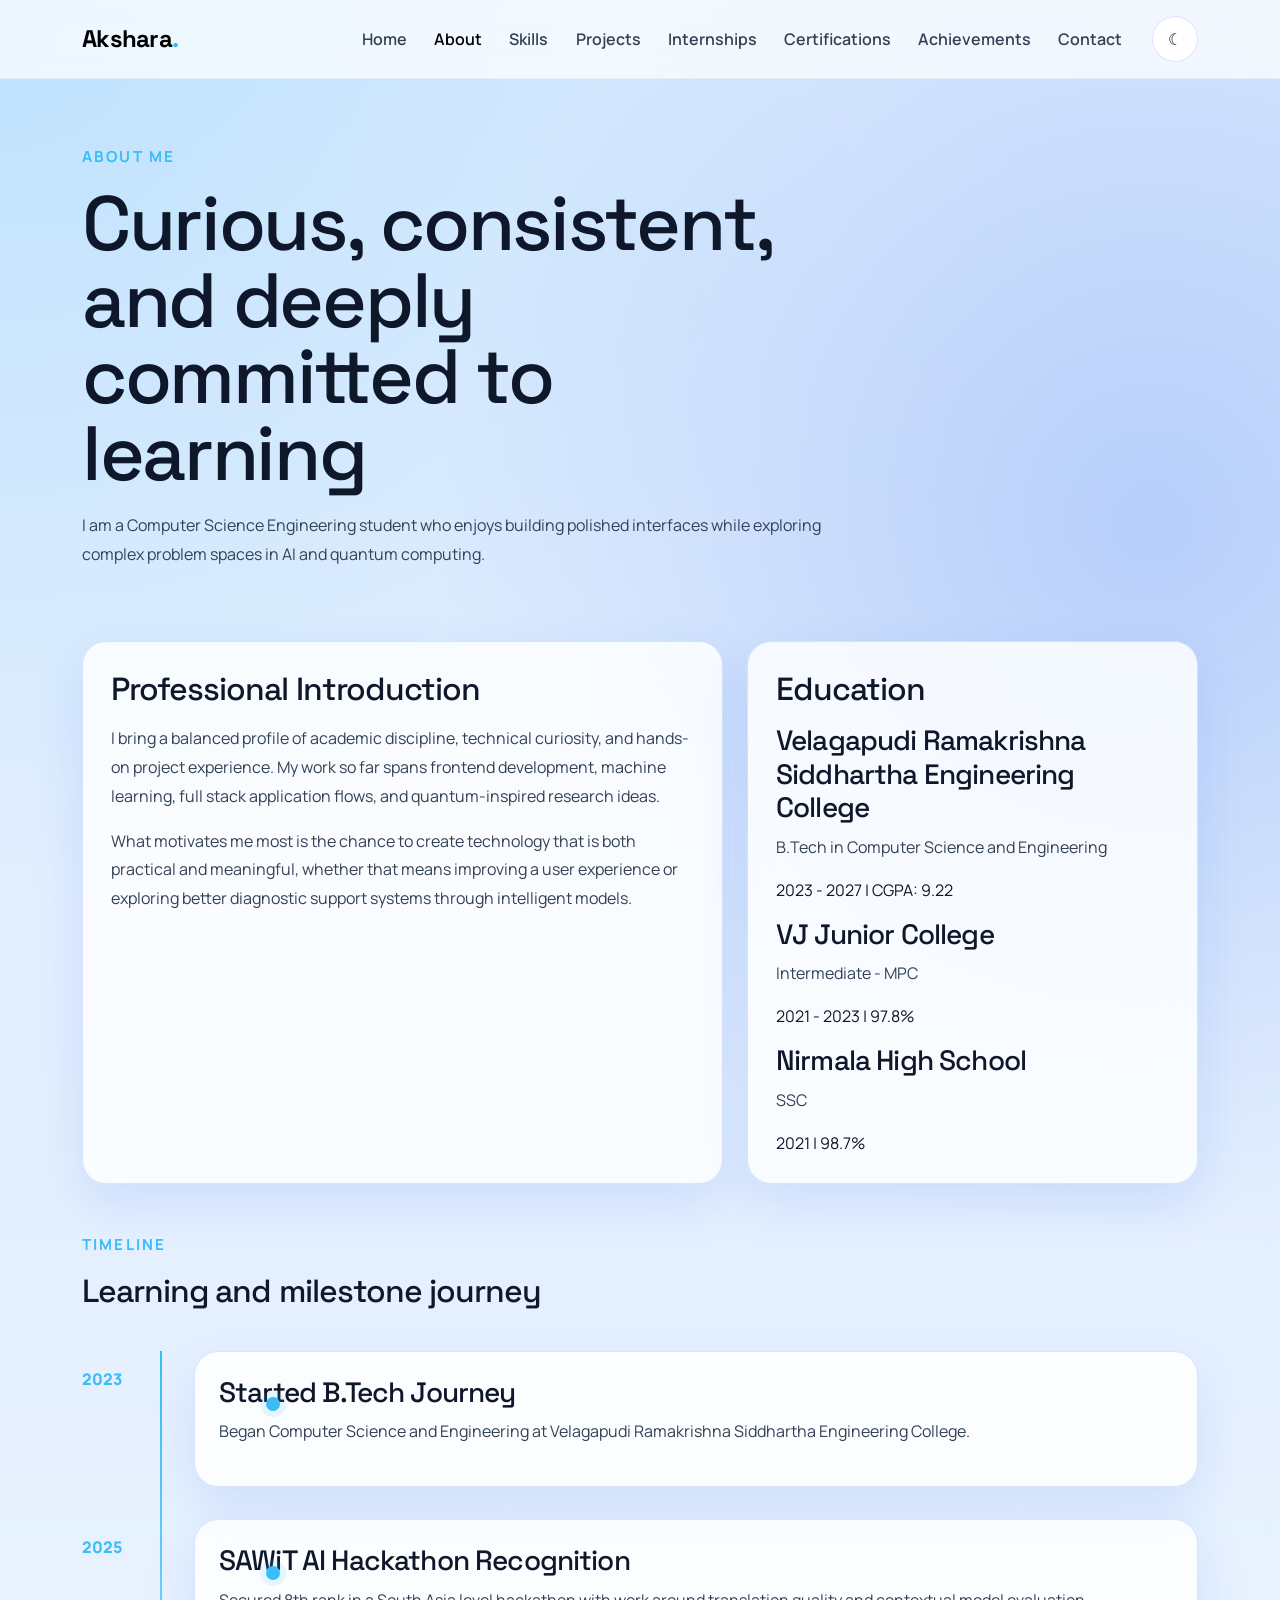
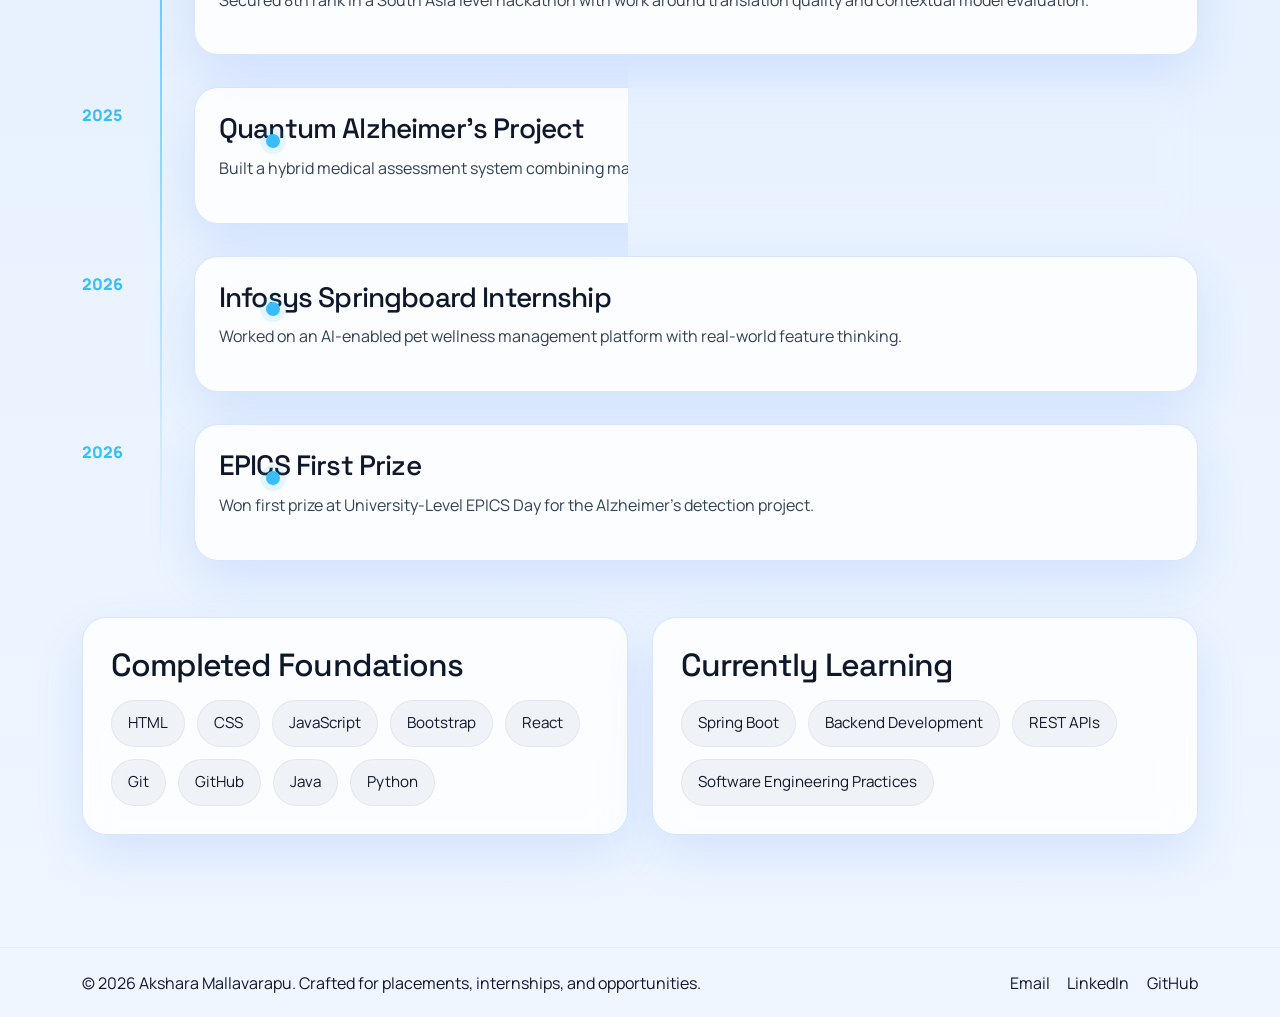
==== about.html @ 92754bf0 "commit" ====
<!DOCTYPE html>
<html lang="en">
<head>
  <meta charset="UTF-8">
  <meta name="viewport" content="width=device-width, initial-scale=1.0">
  <title>About | Akshara Mallavarapu</title>
  <meta name="description" content="About Akshara Mallavarapu, a Computer Science Engineering student with interests in frontend development, AI, and quantum computing.">
  <link rel="preconnect" href="https://fonts.googleapis.com">
  <link rel="preconnect" href="https://fonts.gstatic.com" crossorigin>
  <link href="https://fonts.googleapis.com/css2?family=Manrope:wght@400;500;600;700;800&family=Space+Grotesk:wght@500;700&display=swap" rel="stylesheet">
  <link href="https://cdn.jsdelivr.net/npm/bootstrap@5.3.3/dist/css/bootstrap.min.css" rel="stylesheet">
  <link rel="stylesheet" href="css/style.css">
</head>
<body data-page="about">
  <div class="page-loader" id="pageLoader"><div class="loader-orb"></div></div>
  <button class="back-to-top" id="backToTop" type="button" aria-label="Back to top"><span>&uarr;</span></button>
  <nav class="navbar navbar-expand-lg fixed-top custom-navbar">
    <div class="container">
      <a class="navbar-brand" href="index.html">Akshara<span>.</span></a>
      <button class="navbar-toggler" type="button" data-bs-toggle="collapse" data-bs-target="#mainNav" aria-controls="mainNav" aria-expanded="false" aria-label="Toggle navigation"><span class="navbar-toggler-icon"></span></button>
      <div class="collapse navbar-collapse" id="mainNav">
        <ul class="navbar-nav ms-auto align-items-lg-center">
          <li class="nav-item"><a class="nav-link" data-nav="home" href="index.html">Home</a></li>
          <li class="nav-item"><a class="nav-link" data-nav="about" href="about.html">About</a></li>
          <li class="nav-item"><a class="nav-link" data-nav="skills" href="skills.html">Skills</a></li>
          <li class="nav-item"><a class="nav-link" data-nav="projects" href="projects.html">Projects</a></li>
          <li class="nav-item"><a class="nav-link" data-nav="internships" href="internships.html">Internships</a></li>
          <li class="nav-item"><a class="nav-link" data-nav="certifications" href="certifications.html">Certifications</a></li>
          <li class="nav-item"><a class="nav-link" data-nav="achievements" href="achievements.html">Achievements</a></li>
          <li class="nav-item"><a class="nav-link" data-nav="contact" href="contact.html">Contact</a></li>
          <li class="nav-item ms-lg-3 mt-3 mt-lg-0"><button class="theme-toggle" id="themeToggle" type="button" aria-label="Toggle color theme"><span class="theme-icon">☀</span></button></li>
        </ul>
      </div>
    </div>
  </nav>

  <main>
    <section class="page-hero section-pad">
      <div class="container">
        <div class="section-heading reveal">
          <span class="eyebrow">About Me</span>
          <h1>Curious, consistent, and deeply committed to learning</h1>
          <p>
            I am a Computer Science Engineering student who enjoys building polished interfaces while exploring complex problem spaces in AI and quantum computing.
          </p>
        </div>
      </div>
    </section>

    <section class="section-pad section-shell pt-0">
      <div class="container">
        <div class="row g-4">
          <div class="col-lg-7">
            <div class="glass-card content-card reveal">
              <h2>Professional Introduction</h2>
              <p>
                I bring a balanced profile of academic discipline, technical curiosity, and hands-on project experience. My work so far spans frontend development, machine learning, full stack application flows, and quantum-inspired research ideas.
              </p>
              <p>
                What motivates me most is the chance to create technology that is both practical and meaningful, whether that means improving a user experience or exploring better diagnostic support systems through intelligent models.
              </p>
            </div>
          </div>
          <div class="col-lg-5">
            <div class="glass-card content-card reveal">
              <h2>Education</h2>
              <div class="education-item">
                <h3>Velagapudi Ramakrishna Siddhartha Engineering College</h3>
                <p>B.Tech in Computer Science and Engineering</p>
                <span>2023 - 2027 | CGPA: 9.22</span>
              </div>
              <div class="education-item">
                <h3>VJ Junior College</h3>
                <p>Intermediate - MPC</p>
                <span>2021 - 2023 | 97.8%</span>
              </div>
              <div class="education-item">
                <h3>Nirmala High School</h3>
                <p>SSC</p>
                <span>2021 | 98.7%</span>
              </div>
            </div>
          </div>
        </div>

        <div class="section-heading reveal mt-5">
          <span class="eyebrow">Timeline</span>
          <h2>Learning and milestone journey</h2>
        </div>
        <div class="timeline">
          <div class="timeline-item reveal">
            <span class="timeline-year">2023</span>
            <div class="glass-card timeline-card">
              <h3>Started B.Tech Journey</h3>
              <p>Began Computer Science and Engineering at Velagapudi Ramakrishna Siddhartha Engineering College.</p>
            </div>
          </div>
          <div class="timeline-item reveal">
            <span class="timeline-year">2025</span>
            <div class="glass-card timeline-card">
              <h3>SAWiT AI Hackathon Recognition</h3>
              <p>Secured 8th rank in a South Asia level hackathon with work around translation quality and contextual model evaluation.</p>
            </div>
          </div>
          <div class="timeline-item reveal">
            <span class="timeline-year">2025</span>
            <div class="glass-card timeline-card">
              <h3>Quantum Alzheimer's Project</h3>
              <p>Built a hybrid medical assessment system combining machine learning and quantum classification concepts.</p>
            </div>
          </div>
          <div class="timeline-item reveal">
            <span class="timeline-year">2026</span>
            <div class="glass-card timeline-card">
              <h3>Infosys Springboard Internship</h3>
              <p>Worked on an AI-enabled pet wellness management platform with real-world feature thinking.</p>
            </div>
          </div>
          <div class="timeline-item reveal">
            <span class="timeline-year">2026</span>
            <div class="glass-card timeline-card">
              <h3>EPICS First Prize</h3>
              <p>Won first prize at University-Level EPICS Day for the Alzheimer's detection project.</p>
            </div>
          </div>
        </div>

        <div class="row g-4 mt-4">
          <div class="col-lg-6">
            <div class="glass-card content-card reveal">
              <h2>Completed Foundations</h2>
              <div class="badge-cloud">
                <span>HTML</span>
                <span>CSS</span>
                <span>JavaScript</span>
                <span>Bootstrap</span>
                <span>React</span>
                <span>Git</span>
                <span>GitHub</span>
                <span>Java</span>
                <span>Python</span>
              </div>
            </div>
          </div>
          <div class="col-lg-6">
            <div class="glass-card content-card reveal">
              <h2>Currently Learning</h2>
              <div class="badge-cloud">
                <span>Spring Boot</span>
                <span>Backend Development</span>
                <span>REST APIs</span>
                <span>Software Engineering Practices</span>
              </div>
            </div>
          </div>
        </div>
      </div>
    </section>
  </main>

  <footer class="site-footer">
    <div class="container d-flex flex-column flex-md-row justify-content-between align-items-center gap-3">
      <p class="mb-0">© 2026 Akshara Mallavarapu. Crafted for placements, internships, and opportunities.</p>
      <div class="footer-links">
        <a href="mailto:m.akshara0806@gmail.com">Email</a>
        <a href="https://www.linkedin.com/in/akshara-mallavarapu-a35a412a4" target="_blank" rel="noreferrer">LinkedIn</a>
        <a href="https://github.com/akshara826" target="_blank" rel="noreferrer">GitHub</a>
      </div>
    </div>
  </footer>

  <script src="https://cdn.jsdelivr.net/npm/bootstrap@5.3.3/dist/js/bootstrap.bundle.min.js"></script>
  <script src="js/script.js"></script>
</body>
</html>
---- css/style.css ----
:root {
  --bg: #0f172a;
  --bg-soft: #111c34;
  --surface: rgba(15, 23, 42, 0.58);
  --surface-strong: rgba(15, 23, 42, 0.82);
  --card-border: rgba(148, 163, 184, 0.18);
  --text: #f8fafc;
  --muted: #cbd5e1;
  --primary: #2563eb;
  --secondary: #1e293b;
  --accent: #38bdf8;
  --shadow: 0 22px 60px rgba(15, 23, 42, 0.35);
  --radius: 24px;
}

body.light-theme {
  --bg: #eff6ff;
  --bg-soft: #dbeafe;
  --surface: rgba(255, 255, 255, 0.82);
  --surface-strong: rgba(255, 255, 255, 0.95);
  --card-border: rgba(37, 99, 235, 0.16);
  --text: #0f172a;
  --muted: #334155;
  --shadow: 0 20px 50px rgba(37, 99, 235, 0.12);
}

* {
  box-sizing: border-box;
}

html {
  scroll-behavior: smooth;
}

body {
  margin: 0;
  color: var(--text);
  background:
    radial-gradient(circle at top left, rgba(56, 189, 248, 0.18), transparent 30%),
    radial-gradient(circle at 90% 20%, rgba(37, 99, 235, 0.22), transparent 30%),
    linear-gradient(180deg, var(--bg-soft), var(--bg));
  font-family: "Manrope", sans-serif;
  min-height: 100vh;
  overflow-x: hidden;
}

h1, h2, h3, h4, .navbar-brand {
  font-family: "Space Grotesk", sans-serif;
  letter-spacing: -0.03em;
}

a {
  color: inherit;
  text-decoration: none;
}

ul {
  padding-left: 1.1rem;
  margin-bottom: 0;
}

.section-pad {
  padding: 7.5rem 0 5rem;
}

.section-shell {
  position: relative;
}

.glass-card {
  background: var(--surface);
  border: 1px solid var(--card-border);
  backdrop-filter: blur(16px);
  -webkit-backdrop-filter: blur(16px);
  border-radius: var(--radius);
  box-shadow: var(--shadow);
}

.custom-navbar {
  background: rgba(15, 23, 42, 0.7);
  border-bottom: 1px solid rgba(148, 163, 184, 0.12);
  backdrop-filter: blur(18px);
  -webkit-backdrop-filter: blur(18px);
}

body.light-theme .custom-navbar {
  background: rgba(255, 255, 255, 0.72);
}

.navbar {
  padding: 1rem 0;
}

.navbar-brand {
  font-size: 1.5rem;
  font-weight: 700;
}

.navbar-brand span,
.nav-link.active,
.nav-link:hover,
.eyebrow,
.project-tag {
  color: var(--accent);
}

.nav-link {
  color: var(--muted);
  font-weight: 600;
  margin-left: 0.35rem;
  margin-right: 0.35rem;
  transition: color 0.25s ease, transform 0.25s ease;
}

.nav-link:hover {
  transform: translateY(-1px);
}

.navbar-toggler {
  border-color: rgba(148, 163, 184, 0.3);
}

.navbar-toggler:focus {
  box-shadow: none;
}

.navbar-toggler-icon {
  filter: invert(1);
}

body.light-theme .navbar-toggler-icon {
  filter: none;
}

.theme-toggle,
.back-to-top {
  width: 46px;
  height: 46px;
  border: 1px solid var(--card-border);
  border-radius: 50%;
  background: var(--surface-strong);
  color: var(--text);
  display: inline-flex;
  align-items: center;
  justify-content: center;
  transition: transform 0.25s ease, background 0.25s ease;
}

.theme-toggle:hover,
.back-to-top:hover {
  transform: translateY(-2px);
}

.hero-section {
  min-height: 100vh;
  display: flex;
  align-items: center;
}

.home-hero {
  padding-top: 9rem;
  padding-bottom: 4rem;
}

.home-hero-shell {
  padding: 2.4rem;
  background:
    radial-gradient(circle at top right, rgba(56, 189, 248, 0.12), transparent 34%),
    linear-gradient(180deg, rgba(15, 23, 42, 0.76), rgba(15, 23, 42, 0.62));
}

body.light-theme .home-hero-shell {
  background:
    radial-gradient(circle at top right, rgba(56, 189, 248, 0.16), transparent 34%),
    linear-gradient(180deg, rgba(255, 255, 255, 0.9), rgba(255, 255, 255, 0.78));
}

.page-hero {
  padding-top: 9rem;
  padding-bottom: 2rem;
}

.eyebrow {
  display: inline-block;
  font-size: 0.95rem;
  font-weight: 700;
  text-transform: uppercase;
  letter-spacing: 0.14em;
  margin-bottom: 1rem;
}

.hero-title,
.page-hero h1 {
  font-size: clamp(2.8rem, 6vw, 5rem);
  line-height: 1;
  margin-bottom: 1.2rem;
}

.hero-subtitle,
.section-heading p,
.content-card p,
.project-card p,
.timeline-card p,
.achievement-card p,
.cert-card li {
  color: var(--muted);
  line-height: 1.8;
}

.home-copy {
  max-width: 620px;
}

.home-intro {
  display: flex;
  flex-wrap: wrap;
  gap: 0.7rem;
  margin-bottom: 1rem;
}

.intro-chip {
  display: inline-flex;
  align-items: center;
  padding: 0.5rem 0.9rem;
  border-radius: 999px;
  background: rgba(56, 189, 248, 0.1);
  border: 1px solid rgba(56, 189, 248, 0.2);
  color: var(--text);
  font-size: 0.88rem;
  font-weight: 700;
}

.typing-line {
  min-height: 2rem;
  font-size: 1.05rem;
  font-weight: 600;
  margin-bottom: 2rem;
  display: flex;
  flex-wrap: wrap;
  align-items: center;
  gap: 0.5rem;
}

.typing-prefix {
  color: var(--muted);
}

.typing-text {
  color: var(--accent);
}

.hero-actions {
  display: flex;
  flex-wrap: wrap;
  gap: 1rem;
}

.btn {
  border-radius: 999px;
  padding: 0.9rem 1.5rem;
  font-weight: 700;
}

.btn-brand {
  color: #fff;
  background: linear-gradient(135deg, var(--primary), var(--accent));
  border: none;
  box-shadow: 0 14px 30px rgba(37, 99, 235, 0.24);
}

.btn-outline-brand {
  color: var(--text);
  border: 1px solid rgba(56, 189, 248, 0.35);
  background: transparent;
}

.btn-soft {
  color: var(--text);
  background: rgba(148, 163, 184, 0.12);
  border: 1px solid rgba(148, 163, 184, 0.12);
}

.home-primary-btn,
.home-secondary-btn {
  min-width: 180px;
}

.home-proof {
  display: grid;
  grid-template-columns: repeat(3, minmax(0, 1fr));
  gap: 1rem;
  margin-top: 2rem;
}

.proof-item {
  padding: 1rem 1.1rem;
  border-radius: 20px;
  background: rgba(148, 163, 184, 0.08);
  border: 1px solid rgba(148, 163, 184, 0.12);
}

.proof-item strong {
  display: block;
  margin-bottom: 0.3rem;
  font-size: 1rem;
}

.proof-item span {
  color: var(--muted);
  font-size: 0.92rem;
  line-height: 1.6;
}

.hero-visual,
.portrait-card {
  position: relative;
}

.home-profile-card {
  position: relative;
  padding: 2rem;
  border-radius: 30px;
  overflow: hidden;
  background:
    linear-gradient(180deg, rgba(30, 41, 59, 0.96), rgba(15, 23, 42, 0.94));
  border: 1px solid rgba(148, 163, 184, 0.16);
  box-shadow: 0 26px 80px rgba(15, 23, 42, 0.38);
}

body.light-theme .home-profile-card {
  background:
    linear-gradient(180deg, rgba(255, 255, 255, 0.96), rgba(239, 246, 255, 0.96));
}

.profile-header {
  display: flex;
  justify-content: space-between;
  align-items: center;
  margin-bottom: 1.5rem;
}

.profile-kicker {
  font-size: 0.82rem;
  text-transform: uppercase;
  letter-spacing: 0.14em;
  font-weight: 800;
  color: var(--accent);
}

.profile-orbit {
  width: 84px;
  height: 84px;
  border-radius: 50%;
  background:
    radial-gradient(circle at center, rgba(56, 189, 248, 0.28), transparent 52%),
    linear-gradient(135deg, rgba(37, 99, 235, 0.25), rgba(56, 189, 248, 0.12));
  border: 1px solid rgba(56, 189, 248, 0.2);
}

.profile-identity {
  display: flex;
  align-items: center;
  gap: 1rem;
  margin-bottom: 1.35rem;
}

.identity-mark {
  width: 72px;
  height: 72px;
  border-radius: 22px;
  display: inline-flex;
  align-items: center;
  justify-content: center;
  font-family: "Space Grotesk", sans-serif;
  font-size: 1.8rem;
  font-weight: 700;
  color: var(--accent);
  background: rgba(37, 99, 235, 0.16);
  border: 1px solid rgba(56, 189, 248, 0.18);
}

.profile-identity h2 {
  margin-bottom: 0.2rem;
  font-size: 1.5rem;
}

.profile-identity p,
.profile-summary {
  color: var(--muted);
}

.profile-summary {
  font-size: 1.02rem;
  line-height: 1.8;
  margin-bottom: 1.35rem;
}

.profile-chips {
  display: flex;
  flex-wrap: wrap;
  gap: 0.75rem;
  margin-bottom: 1.5rem;
}

.profile-chips span {
  padding: 0.72rem 1rem;
  border-radius: 999px;
  border: 1px solid rgba(148, 163, 184, 0.16);
  background: rgba(148, 163, 184, 0.08);
  font-weight: 700;
}

.profile-grid {
  display: grid;
  grid-template-columns: repeat(2, minmax(0, 1fr));
  gap: 1rem;
}

.profile-metric {
  padding: 1rem;
  border-radius: 20px;
  background: rgba(148, 163, 184, 0.08);
  border: 1px solid rgba(148, 163, 184, 0.12);
}

.profile-metric strong {
  display: block;
  margin-bottom: 0.25rem;
}

.profile-metric span {
  color: var(--muted);
  font-size: 0.92rem;
}

.portrait-card {
  min-height: 420px;
  padding: 2rem;
  overflow: hidden;
}

.hero-photo {
  position: absolute;
  inset: 1rem 1rem 1rem auto;
  width: min(62%, 300px);
  height: calc(100% - 2rem);
  object-fit: cover;
  border-radius: 26px;
  opacity: 0.34;
}

.portrait-glow {
  position: absolute;
  inset: auto -60px -70px auto;
  width: 260px;
  height: 260px;
  border-radius: 50%;
  background: radial-gradient(circle, rgba(56, 189, 248, 0.45), transparent 68%);
}

.portrait-content {
  position: relative;
  z-index: 1;
  display: flex;
  flex-direction: column;
  justify-content: flex-end;
  min-height: 100%;
}

.portrait-label {
  color: var(--accent);
  text-transform: uppercase;
  letter-spacing: 0.12em;
  font-size: 0.85rem;
}

.mini-badges,
.badge-cloud {
  display: flex;
  flex-wrap: wrap;
  gap: 0.75rem;
}

.mini-badges span,
.badge-cloud span {
  padding: 0.7rem 1rem;
  background: rgba(148, 163, 184, 0.12);
  border: 1px solid rgba(148, 163, 184, 0.15);
  border-radius: 999px;
  font-size: 0.95rem;
  color: var(--text);
}

.stats-row {
  margin-top: 3rem;
}

.home-stat-card {
  padding: 1.5rem;
  background:
    linear-gradient(180deg, rgba(15, 23, 42, 0.58), rgba(30, 41, 59, 0.72));
}

body.light-theme .home-stat-card {
  background:
    linear-gradient(180deg, rgba(255, 255, 255, 0.82), rgba(219, 234, 254, 0.6));
}

.stat-label {
  display: inline-block;
  margin-bottom: 0.9rem;
  color: var(--accent);
  font-size: 0.78rem;
  font-weight: 800;
  text-transform: uppercase;
  letter-spacing: 0.12em;
}

.stat-card,
.feature-card,
.content-card,
.skill-card,
.project-card,
.achievement-card,
.cert-card {
  padding: 1.75rem;
  height: 100%;
}

.stat-card h3 {
  font-size: 2.4rem;
  margin-bottom: 0.5rem;
}

.stat-card p,
.feature-card p,
.timeline-meta,
.project-detail p,
.contact-list a,
.form-status {
  color: var(--muted);
}

.feature-card h3,
.content-card h2,
.skill-card h2,
.project-card h2,
.achievement-card h2,
.cert-card h2 {
  margin-bottom: 1rem;
}

.home-highlights {
  padding-top: 3.5rem;
}

.home-feature-card {
  position: relative;
  overflow: hidden;
  padding-top: 3.2rem;
}

.feature-index {
  position: absolute;
  top: 1.3rem;
  right: 1.4rem;
  color: rgba(56, 189, 248, 0.32);
  font-family: "Space Grotesk", sans-serif;
  font-size: 2.1rem;
  font-weight: 700;
}

.section-heading {
  max-width: 760px;
  margin-bottom: 2.5rem;
}

.timeline {
  position: relative;
  margin-top: 2rem;
}

.timeline::before {
  content: "";
  position: absolute;
  left: 78px;
  top: 0;
  bottom: 0;
  width: 2px;
  background: linear-gradient(180deg, var(--accent), transparent);
}

.timeline-item {
  position: relative;
  display: grid;
  grid-template-columns: 64px 1fr;
  gap: 2rem;
  margin-bottom: 2rem;
  align-items: start;
}

.timeline-year {
  font-weight: 800;
  color: var(--accent);
  padding-top: 1rem;
}

.timeline-card {
  padding: 1.5rem;
  margin-left: 1rem;
}

.timeline-card::before {
  content: "";
  position: absolute;
  left: 71px;
  margin-top: 1.35rem;
  width: 14px;
  height: 14px;
  border-radius: 50%;
  background: var(--accent);
  box-shadow: 0 0 0 6px rgba(56, 189, 248, 0.12);
}

.education-item + .education-item,
.skill-meter + .skill-meter,
.contact-list a + a,
.cert-card li + li {
  margin-top: 1rem;
}

.progress-group {
  display: grid;
  gap: 1rem;
}

.label-row {
  display: flex;
  justify-content: space-between;
  margin-bottom: 0.45rem;
  font-weight: 600;
}

.meter {
  height: 10px;
  background: rgba(148, 163, 184, 0.12);
  border-radius: 999px;
  overflow: hidden;
}

.meter span {
  display: block;
  height: 100%;
  border-radius: inherit;
  background: linear-gradient(90deg, var(--accent), var(--primary));
}

.project-panel,
.project-detail {
  height: 100%;
  padding: 1.35rem;
  border-radius: 20px;
  background: rgba(148, 163, 184, 0.08);
  border: 1px solid rgba(148, 163, 184, 0.08);
}

.project-tag {
  display: inline-block;
  font-size: 0.85rem;
  text-transform: uppercase;
  letter-spacing: 0.12em;
  font-weight: 700;
  margin-bottom: 0.9rem;
}

.contact-list {
  display: flex;
  flex-direction: column;
}

.contact-list a {
  transition: color 0.25s ease, transform 0.25s ease;
}

.contact-list a:hover,
.footer-links a:hover {
  color: var(--accent);
  transform: translateX(3px);
}

.custom-input {
  background: rgba(148, 163, 184, 0.08);
  border: 1px solid rgba(148, 163, 184, 0.18);
  color: var(--text);
  padding: 0.95rem 1rem;
  border-radius: 18px;
}

.custom-input:focus {
  background: rgba(148, 163, 184, 0.12);
  color: var(--text);
  border-color: rgba(56, 189, 248, 0.45);
  box-shadow: 0 0 0 0.2rem rgba(56, 189, 248, 0.12);
}

.custom-input.is-invalid {
  border-color: #ef4444;
}

.site-footer {
  border-top: 1px solid rgba(148, 163, 184, 0.12);
  padding: 1.4rem 0;
  margin-top: 2rem;
}

.footer-links {
  display: flex;
  gap: 1.1rem;
  flex-wrap: wrap;
}

.page-loader {
  position: fixed;
  inset: 0;
  display: flex;
  align-items: center;
  justify-content: center;
  background: rgba(15, 23, 42, 0.92);
  z-index: 1080;
  transition: opacity 0.45s ease, visibility 0.45s ease;
}

body.light-theme .page-loader {
  background: rgba(239, 246, 255, 0.92);
}

.page-loader.hidden {
  opacity: 0;
  visibility: hidden;
}

.loader-orb {
  width: 64px;
  height: 64px;
  border-radius: 50%;
  border: 4px solid rgba(56, 189, 248, 0.18);
  border-top-color: var(--accent);
  animation: spin 0.9s linear infinite;
}

.back-to-top {
  position: fixed;
  right: 1.5rem;
  bottom: 1.5rem;
  opacity: 0;
  visibility: hidden;
  z-index: 1020;
}

.back-to-top.show {
  opacity: 1;
  visibility: visible;
}

.reveal {
  opacity: 0;
  transform: translateY(28px);
  transition: opacity 0.7s ease, transform 0.7s ease;
}

.reveal.visible {
  opacity: 1;
  transform: translateY(0);
}

@keyframes spin {
  to {
    transform: rotate(360deg);
  }
}

@media (max-width: 991.98px) {
  .hero-section {
    min-height: auto;
    padding-top: 8rem;
  }

  .home-hero-shell {
    padding: 1.5rem;
  }

  .home-proof {
    grid-template-columns: 1fr;
  }

  .timeline::before {
    left: 10px;
  }

  .timeline-item {
    grid-template-columns: 1fr;
    gap: 0.8rem;
    padding-left: 1.6rem;
  }

  .timeline-card {
    margin-left: 0;
  }

  .timeline-card::before {
    left: 3px;
  }
}

@media (max-width: 767.98px) {
  .section-pad {
    padding: 6.5rem 0 4rem;
  }

  .hero-title,
  .page-hero h1 {
    font-size: clamp(2.3rem, 10vw, 3.5rem);
  }

  .hero-actions {
    flex-direction: column;
    align-items: stretch;
  }

  .home-hero {
    padding-top: 7.5rem;
  }

  .profile-header {
    align-items: flex-start;
  }

  .profile-orbit {
    width: 64px;
    height: 64px;
  }

  .profile-identity {
    align-items: flex-start;
  }

  .profile-grid {
    grid-template-columns: 1fr;
  }

  .btn {
    width: 100%;
  }

  .site-footer .container {
    text-align: center;
  }
}
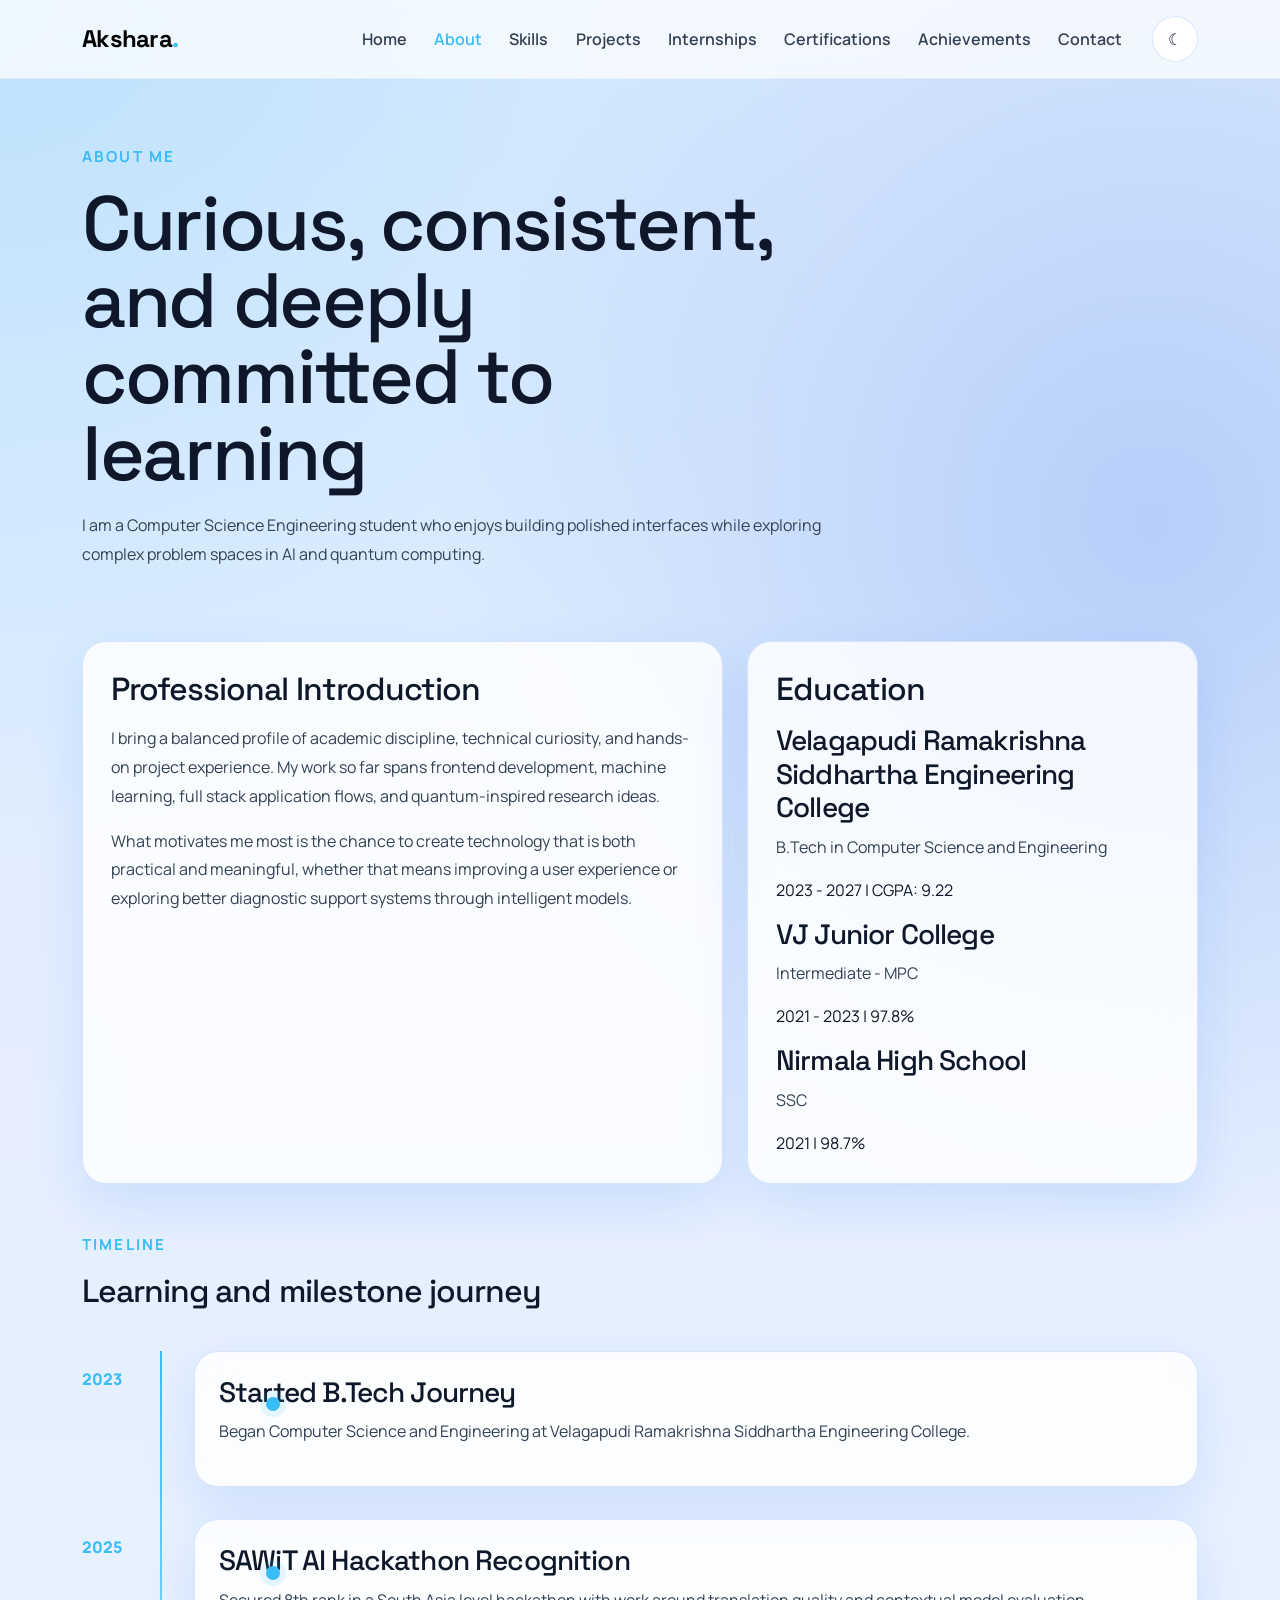
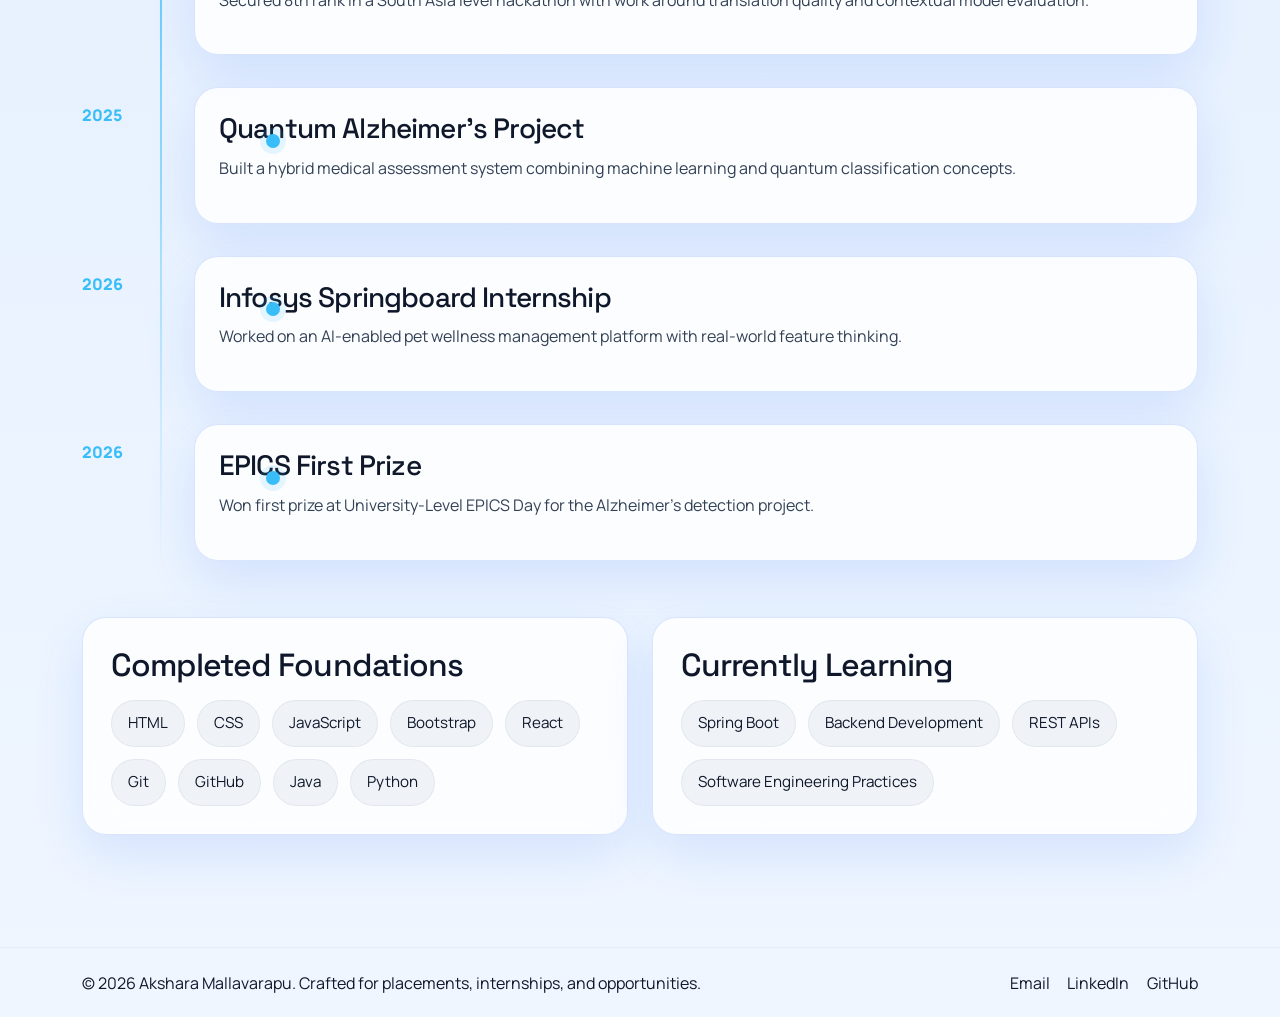
==== commit c8ef9a96: "Updated portfolio website" ====
--- a/about.html
+++ b/about.html
@@ -27,7 +27,7 @@
           <li class="nav-item"><a class="nav-link" data-nav="internships" href="internships.html">Internships</a></li>
           <li class="nav-item"><a class="nav-link" data-nav="certifications" href="certifications.html">Certifications</a></li>
           <li class="nav-item"><a class="nav-link" data-nav="achievements" href="achievements.html">Achievements</a></li>
-          <li class="nav-item"><a class="nav-link" data-nav="contact" href="contact.html">Contact</a></li>
+          <li class="nav-item"><a class="nav-link" href="index.html#contact">Contact</a></li>
           <li class="nav-item ms-lg-3 mt-3 mt-lg-0"><button class="theme-toggle" id="themeToggle" type="button" aria-label="Toggle color theme"><span class="theme-icon">☀</span></button></li>
         </ul>
       </div>
--- a/css/style.css
+++ b/css/style.css
@@ -98,18 +98,28 @@
 
 .navbar-brand span,
 .nav-link.active,
+.nav-link.active:focus,
+.nav-link.active:active,
 .nav-link:hover,
+.nav-link:hover:focus,
+.nav-link:hover:active,
 .eyebrow,
 .project-tag {
-  color: var(--accent);
+  color: var(--accent) !important;
 }
 
 .nav-link {
-  color: var(--muted);
+  color: var(--muted) !important;
   font-weight: 600;
   margin-left: 0.35rem;
   margin-right: 0.35rem;
   transition: color 0.25s ease, transform 0.25s ease;
+}
+
+.nav-link:focus,
+.nav-link:active {
+  color: var(--muted) !important;
+  outline: none;
 }
 
 .nav-link:hover {
@@ -688,6 +698,204 @@
   transform: translateX(3px);
 }
 
+.contact-showcase-section {
+  padding-bottom: 5.5rem;
+}
+
+.contact-heading {
+  max-width: 920px;
+  margin: 0 auto 3rem;
+  text-align: center;
+}
+
+.contact-heading h2 {
+  font-size: clamp(1.8rem, 4vw, 2.4rem);
+  line-height: 1.1;
+  margin-bottom: 0.8rem;
+}
+
+.contact-heading p {
+  max-width: 600px;
+  margin: 0 auto 3rem;
+  font-size: 0.95rem;
+}
+
+/* Redesigned Contact Cards */
+.contact-card-new {
+  display: flex;
+  flex-direction: column;
+  align-items: center;
+  text-align: center;
+  padding: 2.2rem 1.5rem;
+  border-radius: 24px;
+  background: rgba(255, 255, 255, 0.4);
+  border: 1px solid rgba(148, 163, 184, 0.16);
+  box-shadow: 0 10px 30px rgba(59, 130, 246, 0.04);
+  transition: transform 0.3s cubic-bezier(0.34, 1.56, 0.64, 1), box-shadow 0.3s ease, border-color 0.3s ease, background 0.3s ease;
+  height: 100%;
+}
+
+body:not(.light-theme) .contact-card-new {
+  background: rgba(30, 41, 59, 0.4);
+  border-color: rgba(148, 163, 184, 0.08);
+  box-shadow: 0 10px 30px rgba(2, 6, 23, 0.2);
+}
+
+.contact-card-new:hover {
+  transform: translateY(-8px);
+  background: rgba(255, 255, 255, 0.85);
+  border-color: rgba(59, 130, 246, 0.3);
+  box-shadow: 0 20px 40px rgba(59, 130, 246, 0.08);
+}
+
+body:not(.light-theme) .contact-card-new:hover {
+  background: rgba(30, 41, 59, 0.7);
+  border-color: rgba(56, 189, 248, 0.2);
+  box-shadow: 0 20px 40px rgba(2, 6, 23, 0.4);
+}
+
+.contact-card-icon {
+  width: 58px;
+  height: 58px;
+  border-radius: 18px;
+  display: flex;
+  align-items: center;
+  justify-content: center;
+  margin-bottom: 1.25rem;
+  transition: transform 0.3s ease;
+}
+
+.contact-card-new:hover .contact-card-icon {
+  transform: scale(1.1) rotate(4deg);
+}
+
+/* Brand specific icon colors with soft background */
+.icon-email {
+  background: rgba(59, 130, 246, 0.1);
+  color: #3b82f6;
+}
+.icon-phone {
+  background: rgba(16, 185, 129, 0.1);
+  color: #10b981;
+}
+.icon-github {
+  background: rgba(139, 92, 246, 0.1);
+  color: #8b5cf6;
+}
+.icon-linkedin {
+  background: rgba(2, 132, 199, 0.1);
+  color: #0284c7;
+}
+
+body:not(.light-theme) .icon-email { background: rgba(59, 130, 246, 0.18); color: #60a5fa; }
+body:not(.light-theme) .icon-phone { background: rgba(16, 185, 129, 0.18); color: #34d399; }
+body:not(.light-theme) .icon-github { background: rgba(139, 92, 246, 0.18); color: #a78bfa; }
+body:not(.light-theme) .icon-linkedin { background: rgba(2, 132, 199, 0.18); color: #38bdf8; }
+
+.contact-card-new h3 {
+  font-size: 1.15rem;
+  font-weight: 700;
+  margin-bottom: 0.5rem;
+  color: var(--text);
+  letter-spacing: -0.01em;
+}
+
+.contact-card-new p {
+  font-size: 0.88rem;
+  color: var(--muted);
+  margin: 0;
+  word-break: break-all;
+}
+
+/* Bottom Social Section */
+.contact-social-bottom {
+  border-top: 1px solid rgba(148, 163, 184, 0.12);
+  padding-top: 2.5rem;
+}
+
+.social-label {
+  font-size: 0.8rem;
+  text-transform: uppercase;
+  letter-spacing: 0.12em;
+  font-weight: 700;
+  color: var(--accent);
+  margin-bottom: 1.25rem;
+}
+
+.social-links-row {
+  display: flex;
+  justify-content: center;
+  gap: 1.2rem;
+}
+
+.social-icon-btn {
+  display: inline-flex;
+  align-items: center;
+  gap: 0.6rem;
+  padding: 0.75rem 1.4rem;
+  border-radius: 999px;
+  background: rgba(255, 255, 255, 0.4);
+  border: 1px solid rgba(148, 163, 184, 0.16);
+  font-size: 0.9rem;
+  font-weight: 700;
+  color: var(--text);
+  transition: all 0.25s ease;
+}
+
+body:not(.light-theme) .social-icon-btn {
+  background: rgba(30, 41, 59, 0.4);
+  border-color: rgba(148, 163, 184, 0.08);
+}
+
+.social-icon-btn:hover {
+  transform: translateY(-3px);
+  box-shadow: 0 12px 24px rgba(0, 0, 0, 0.06);
+}
+
+.social-icon-btn.github:hover {
+  border-color: rgba(139, 92, 246, 0.35);
+  color: #8b5cf6;
+  background: rgba(139, 92, 246, 0.05);
+}
+
+.social-icon-btn.linkedin:hover {
+  border-color: rgba(2, 132, 199, 0.35);
+  color: #0284c7;
+  background: rgba(2, 132, 199, 0.05);
+}
+
+.subject-pill.active {
+  background: linear-gradient(135deg, #3b82f6, #2563eb);
+  border-color: transparent;
+  color: #fff;
+  box-shadow: 0 14px 28px rgba(37, 99, 235, 0.22);
+}
+
+.contact-submit {
+  width: 100%;
+  min-height: 62px;
+  border-radius: 20px;
+  border: 1px solid rgba(100, 116, 139, 0.35);
+  background: rgba(255, 255, 255, 0.75);
+  color: #0f172a;
+  font-size: 0.98rem;
+  font-weight: 800;
+  letter-spacing: 0.02em;
+  transition: transform 0.25s ease, border-color 0.25s ease, box-shadow 0.25s ease;
+}
+
+body:not(.light-theme) .contact-submit {
+  background: rgba(15, 23, 42, 0.65);
+  border-color: rgba(148, 163, 184, 0.2);
+  color: #f8fafc;
+}
+
+.contact-submit:hover {
+  transform: translateY(-1px);
+  border-color: rgba(59, 130, 246, 0.5);
+  box-shadow: 0 16px 28px rgba(59, 130, 246, 0.12);
+}
+
 .custom-input {
   background: rgba(148, 163, 184, 0.08);
   border: 1px solid rgba(148, 163, 184, 0.18);
@@ -810,6 +1018,17 @@
   .timeline-card::before {
     left: 3px;
   }
+
+  .contact-profile-card,
+  .contact-form-card {
+    padding: 2.2rem;
+    border-radius: 28px;
+  }
+
+  .contact-heading h2 {
+    line-height: 1;
+    font-size: clamp(2.2rem, 6vw, 3.2rem);
+  }
 }
 
 @media (max-width: 767.98px) {
@@ -855,4 +1074,145 @@
   .site-footer .container {
     text-align: center;
   }
-}
+
+  .contact-method {
+    align-items: flex-start;
+  }
+
+  .contact-method-icon {
+    width: 64px;
+    height: 64px;
+    border-radius: 20px;
+  }
+
+  .contact-social-pill {
+    width: 64px;
+    height: 64px;
+    border-radius: 18px;
+  }
+
+  .subject-pills {
+    gap: 0.7rem;
+  }
+
+  .subject-pill {
+    width: 100%;
+    text-align: center;
+  }
+}
+
+/* ==========================================================================
+   Mock IDE Code Editor Component
+   ========================================================================== */
+.mock-ide {
+  background: #0b0f19;
+  border: 1px solid rgba(148, 163, 184, 0.16);
+  border-radius: 20px;
+  box-shadow: 0 30px 70px rgba(15, 23, 42, 0.45);
+  overflow: hidden;
+  display: flex;
+  flex-direction: column;
+  text-align: left;
+  transition: transform 0.3s ease, box-shadow 0.3s ease;
+  position: relative;
+  z-index: 2;
+}
+
+.mock-ide:hover {
+  transform: translateY(-5px);
+  box-shadow: 0 35px 80px rgba(15, 23, 42, 0.55);
+}
+
+body.light-theme .mock-ide {
+  background: #ffffff;
+  border: 1px solid rgba(37, 99, 235, 0.15);
+  box-shadow: 0 25px 60px rgba(37, 99, 235, 0.08);
+}
+
+body.light-theme .mock-ide:hover {
+  box-shadow: 0 30px 70px rgba(37, 99, 235, 0.12);
+}
+
+.ide-titlebar {
+  background: #111827;
+  padding: 0.95rem 1.4rem;
+  display: flex;
+  align-items: center;
+  justify-content: space-between;
+  border-bottom: 1px solid rgba(148, 163, 184, 0.1);
+}
+
+body.light-theme .ide-titlebar {
+  background: #f1f5f9;
+  border-bottom: 1px solid rgba(226, 232, 240, 0.8);
+}
+
+.ide-controls {
+  display: flex;
+  gap: 8px;
+}
+
+.ide-controls .control {
+  width: 11px;
+  height: 11px;
+  border-radius: 50%;
+  display: inline-block;
+}
+
+.ide-controls .close { background: #ef4444; }
+.ide-controls .minimize { background: #f59e0b; }
+.ide-controls .expand { background: #10b981; }
+
+.ide-filename {
+  color: var(--muted);
+  font-size: 0.8rem;
+  font-weight: 600;
+  font-family: "Space Grotesk", sans-serif;
+  letter-spacing: 0.05em;
+  opacity: 0.8;
+}
+
+body.light-theme .ide-filename {
+  color: #64748b;
+}
+
+.ide-body {
+  padding: 1.8rem;
+  overflow-x: auto;
+  font-size: 0.92rem;
+  line-height: 1.65;
+  background: #0f172a;
+}
+
+body.light-theme .ide-body {
+  background: #f8fafc;
+}
+
+.ide-body pre {
+  margin: 0;
+  white-space: pre;
+}
+
+.ide-body code {
+  color: #e2e8f0;
+  font-family: 'Fira Code', 'Courier New', Courier, monospace;
+}
+
+body.light-theme .ide-body code {
+  color: #334155;
+}
+
+/* Syntax Highlighting (Dark Theme) */
+.code-keyword { color: #f472b6; font-weight: 600; }
+.code-variable { color: #818cf8; }
+.code-string { color: #34d399; }
+.code-number { color: #fb923c; }
+.code-comment { color: #64748b; font-style: italic; }
+
+/* Syntax Highlighting (Light Theme) */
+body.light-theme .code-keyword { color: #d0176e; font-weight: 600; }
+body.light-theme .code-variable { color: #2563eb; }
+body.light-theme .code-string { color: #15803d; }
+body.light-theme .code-number { color: #ea580c; }
+body.light-theme .code-comment { color: #94a3b8; font-style: italic; }
+
